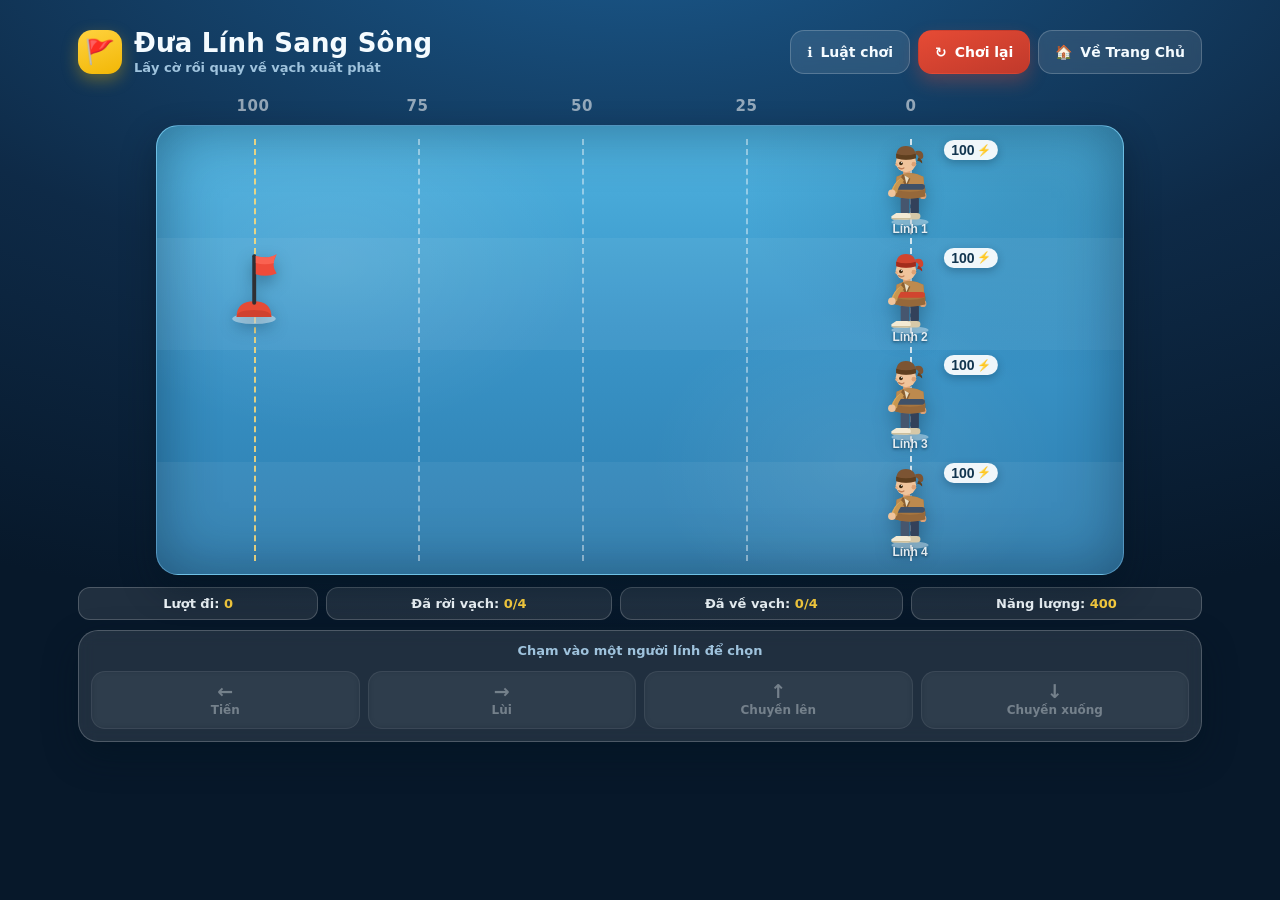
==== dua-linh-sang-song/index.html @ 0cd80c48 "Rename game to Đưa Lính Sang Sông, characters to Lính 1-4 - Tên trò chơi, tiêu đề trang, thẻ ô trên " ====
<!doctype html>
<html lang="vi">
<head>
<meta charset="utf-8">
<meta name="viewport" content="width=device-width,initial-scale=1,viewport-fit=cover">
<title>Đưa Lính Sang Sông — Thăng Long 26</title>
<meta name="description" content="Trò chơi giải đố năng lượng: đưa một người lính đi lấy lá cờ rồi cả đội cùng quay về vạch xuất phát.">
<link rel="icon" href="data:image/svg+xml,%3Csvg xmlns='http://www.w3.org/2000/svg' viewBox='0 0 100 100'%3E%3Ctext y='.9em' font-size='90'%3E%F0%9F%9A%A9%3C/text%3E%3C/svg%3E">
<link rel="stylesheet" href="../assets/shell.css">
<style>
/* ===================== Ruler (0 · 25 · 50 · 75 · 100) ===================== */
/* Trên màn hình rộng, kích thước bảng do CHIỀU CAO quyết định để hàng nút
   điều khiển luôn nằm trong màn hình, không phải cuộn xuống mới thấy. */
.stage{position:relative;width:100%;margin:0 auto}

.ruler{
  position:relative;
  height:24px;
  margin-bottom:4px;
}
.ruler span{
  position:absolute;
  top:0;
  left:var(--cx);
  transform:translateX(-50%);
  font-size:clamp(11px,2.4vw,15px);
  font-weight:900;
  color:rgba(255,255,255,.55);
  letter-spacing:.5px;
}

/* ===================== Board ===================== */
.board{
  position:relative;
  width:100%;
  aspect-ratio:2.15/1;
  border-radius:22px;
  overflow:hidden;
  border:1px solid rgba(255,255,255,.18);
  box-shadow:var(--shadow), inset 0 0 60px rgba(3,25,45,.45);
  background:linear-gradient(180deg,#4fb3e0 0%,#3a95c8 45%,#2c7cae 100%);
  touch-action:manipulation;
  container-type:size;
}
.board::before{
  content:"";
  position:absolute;inset:0;
  background:
    radial-gradient(38% 55% at 18% 30%,rgba(255,255,255,.10),transparent 70%),
    radial-gradient(30% 50% at 72% 75%,rgba(255,255,255,.08),transparent 70%),
    radial-gradient(45% 60% at 92% 15%,rgba(0,50,80,.16),transparent 70%);
  pointer-events:none;
}

.lane{
  position:absolute;
  left:0;right:0;
  height:25%;
  top:calc(var(--i) * 25%);
  pointer-events:none;
}
.lane.alt{background:rgba(255,255,255,.05)}

.gline{
  position:absolute;
  top:3%;bottom:3%;
  left:var(--cx);
  width:0;
  border-left:2px dashed rgba(255,255,255,.42);
  pointer-events:none;
}
.gline.start{border-left-color:rgba(255,255,255,.78)}
.gline.finish{border-left-color:rgba(255,220,120,.85)}

/* ===================== Flag on buoy ===================== */
.buoy{
  position:absolute;
  left:var(--cx);
  top:var(--cy);
  width:clamp(32px,6.5vw,54px);
  width:clamp(24px,13cqh,54px);
  transform:translate(-50%,-58%);
  pointer-events:none;
  transition:opacity .32s ease, transform .32s ease;
  z-index:2;
}
.buoy svg{display:block;width:100%;height:auto;filter:drop-shadow(0 6px 8px rgba(0,30,50,.35))}
.pennant{animation:wave 2.4s ease-in-out infinite;transform-origin:left center}
@keyframes wave{0%,100%{transform:skewY(0deg) scaleX(1)}50%{transform:skewY(-5deg) scaleX(.93)}}
.buoy.gone{opacity:0;transform:translate(-50%,-58%) scale(.35)}

/* ===================== Duck ===================== */
.duck{
  position:absolute;
  left:var(--cx);
  top:var(--cy);
  width:clamp(30px,7vw,64px);
  width:clamp(28px,13cqh,68px);
  padding:0;margin:0;border:0;background:none;
  transform:translate(-50%,-50%);
  cursor:pointer;
  z-index:3;
  transition:left .46s cubic-bezier(.33,1.02,.42,1), transform .2s ease;
  -webkit-tap-highlight-color:transparent;
}
.duck:focus-visible{outline:none}
.duck:focus-visible .duck-body{outline:3px solid #fff;outline-offset:4px;border-radius:40%}

/* .duck-body giữ hiệu ứng bồng bềnh / bơi, .duck-art giữ hướng quay đầu.
   Tách hai lớp để transform lật ngang không bị animation ghi đè. */
.duck-body{
  position:relative;
  display:block;
  animation:float 3.4s ease-in-out infinite;
  animation-delay:var(--d);
}
@keyframes float{0%,100%{transform:translateY(0) rotate(-1.2deg)}50%{transform:translateY(-5%) rotate(1.2deg)}}

.duck-art{
  position:relative;
  display:block;
  transform:scaleX(var(--face,1));
  transition:transform .34s cubic-bezier(.4,0,.2,1);
}
.duck-art svg{display:block;width:100%;height:auto;filter:drop-shadow(0 7px 9px rgba(0,30,50,.32))}

.duck:hover{transform:translate(-50%,-50%) scale(1.06)}
.duck.moving .duck-body{animation:paddle .46s ease-in-out}
@keyframes paddle{
  0%{transform:translateY(0) rotate(0)}
  30%{transform:translateY(-12%) rotate(-7deg)}
  70%{transform:translateY(-4%) rotate(5deg)}
  100%{transform:translateY(0) rotate(0)}
}

.ring{
  position:absolute;
  left:50%;top:50%;
  width:134%;height:97%;
  transform:translate(-50%,-50%);
  border-radius:50%;
  border:3px solid var(--accent);
  box-shadow:0 0 0 5px rgba(255,210,63,.20), 0 0 22px rgba(255,210,63,.55);
  opacity:0;
  transition:opacity .2s ease;
  pointer-events:none;
}
.duck.sel .ring{opacity:1;animation:ringpulse 1.6s ease-in-out infinite}
@keyframes ringpulse{
  0%,100%{transform:translate(-50%,-50%) scale(1)}
  50%{transform:translate(-50%,-50%) scale(1.08)}
}

.duck.empty .duck-body svg{filter:drop-shadow(0 7px 9px rgba(0,30,50,.32)) saturate(.4) brightness(.82)}

/* energy badge */
.badge{
  position:absolute;
  left:calc(100% + 5px);
  top:-2px;
  display:flex;
  align-items:center;
  gap:2px;
  background:rgba(255,255,255,.92);
  color:#12354f;
  border-radius:999px;
  padding:3px 7px;
  font-size:clamp(10px,2vw,14px);
  font-size:clamp(9px,3.7cqh,14px);
  font-weight:900;
  line-height:1;
  white-space:nowrap;
  box-shadow:0 3px 8px rgba(0,30,50,.28);
  transition:background .2s ease, color .2s ease;
}
.badge .bolt{font-style:normal;font-size:.8em}
.badge.low{background:#ffd9d3;color:#9e2b1a}
.badge.zero{background:#5d6b76;color:#e6eef4}
.badge.bump{animation:bump .4s cubic-bezier(.3,1.4,.5,1)}
@keyframes bump{0%{transform:scale(1)}40%{transform:scale(1.34)}100%{transform:scale(1)}}

/* Dấu tiến độ: ↗ = đã rời vạch nhưng chưa về, ✓ = đã về vạch xuất phát */
.left-tick{
  position:absolute;
  left:-15px;top:-1px;
  width:17px;height:17px;
  border-radius:50%;
  background:#f0932b;
  color:#fff;
  font-size:11px;
  font-weight:900;
  display:grid;place-items:center;
  box-shadow:0 2px 6px rgba(0,40,20,.35);
  opacity:0;
  transform:scale(.4);
  transition:opacity .25s ease, transform .3s cubic-bezier(.3,1.5,.5,1), background .25s ease;
}
.duck.hasleft .left-tick{opacity:1;transform:scale(1)}
.duck.done .left-tick{background:var(--green)}

/* flag carried in the beak */
.held{
  position:absolute;
  left:-15.6%;
  top:-7.4%;
  width:72%;
  opacity:0;
  transform:scale(.25) rotate(-30deg);
  transform-origin:bottom right;
  transition:opacity .3s ease, transform .45s cubic-bezier(.3,1.4,.5,1);
  pointer-events:none;
}
.duck.carry .held{opacity:1;transform:none}
.held svg{width:100%;height:auto}

.tag{
  position:absolute;
  left:50%;
  top:calc(100% - 4px);
  transform:translateX(-50%);
  font-size:clamp(9px,1.8vw,12px);
  font-size:clamp(8px,3cqh,12px);
  font-weight:800;
  color:rgba(255,255,255,.88);
  text-shadow:0 1px 3px rgba(0,30,50,.7);
  white-space:nowrap;
  pointer-events:none;
}

/* ===================== FX layer ===================== */
.fx{position:absolute;inset:0;pointer-events:none;z-index:5;overflow:hidden}
.chip{
  position:absolute;
  transform:translate(-50%,-50%);
  background:var(--accent);
  color:#3a2a05;
  font-weight:900;
  font-size:clamp(11px,2.2vw,15px);
  font-size:clamp(10px,3.5cqh,15px);
  padding:4px 9px;
  border-radius:999px;
  box-shadow:0 4px 12px rgba(0,30,50,.35);
  transition:left .5s ease, top .5s cubic-bezier(.4,0,.3,1), opacity .5s ease;
}
.ripple-fx{
  position:absolute;
  transform:translate(-50%,-50%);
  width:40px;height:13px;
  border:2px solid rgba(255,255,255,.75);
  border-radius:50%;
  animation:rip .75s ease-out forwards;
}
@keyframes rip{to{transform:translate(-50%,-50%) scale(2.8);opacity:0}}
.spark{
  position:absolute;
  width:8px;height:8px;border-radius:50%;
  background:#fff8d2;
  transform:translate(-50%,-50%);
  animation:spk .75s ease-out forwards;
}
@keyframes spk{to{transform:translate(calc(-50% + var(--dx)),calc(-50% + var(--dy))) scale(0);opacity:0}}

/* ===================== HUD + action bar ===================== */
.hud{
  display:flex;
  align-items:center;
  gap:8px;
  flex-wrap:wrap;
  margin:12px 0 10px;
  font-size:13px;
  font-weight:800;
}
.hud .stat{
  background:var(--glass);
  border:1px solid var(--glass-line);
  border-radius:12px;
  padding:8px 12px;
  color:var(--paper);
  flex:1 1 auto;
  text-align:center;
}
.hud .stat b{color:var(--accent)}
.hud .k-short{display:none}

.actionbar{
  padding:12px;
  display:flex;
  flex-direction:column;
  gap:10px;
}
.actionbar .who{
  font-size:13px;
  font-weight:800;
  color:var(--muted);
  text-align:center;
  min-height:18px;
}
.actionbar .who b{color:var(--accent)}
.act-grid{
  display:grid;
  grid-template-columns:repeat(4,1fr);
  gap:8px;
}
@media (max-width:520px){
  .act-grid{grid-template-columns:repeat(2,1fr)}
}
.act{
  flex-direction:column;
  gap:3px;
  min-height:58px;
  padding:8px 6px;
  font-size:12px;
  text-align:center;
  line-height:1.15;
}
.act .ico{font-size:19px;line-height:1}

/* ===================== Win / confetti ===================== */
.confetti{position:fixed;inset:0;pointer-events:none;z-index:85;overflow:hidden}
.cf{position:absolute;width:9px;height:14px;border-radius:2px;animation:fall linear forwards}
@keyframes fall{
  0%{transform:translateY(-30px) rotate(0);opacity:1}
  100%{transform:translateY(105vh) rotate(720deg);opacity:.9}
}
.trophy{font-size:52px;line-height:1;animation:pop .6s cubic-bezier(.3,1.5,.5,1) both}
@keyframes pop{from{transform:scale(.3) rotate(-20deg);opacity:0}to{transform:none;opacity:1}}

.rules-list{text-align:left;margin:14px 0 0;padding-left:20px;color:#d5e9f7;font-size:14px;line-height:1.7}
.rules-list li{margin-bottom:5px}
.rules-list b{color:var(--accent)}
.rules-note{text-align:left;margin:12px 0 0;font-size:13px;line-height:1.6;color:#a9c8de;border-left:3px solid rgba(255,210,63,.5);padding-left:11px}
.rules-note b{color:var(--accent)}

@media (max-width:700px){
  .board{aspect-ratio:1.5/1}
  .tag{display:none}

  /* Gọn phần đầu trang để hàng nút điều khiển không bị đẩy xuống dưới màn hình */
  .topbar .lbl{display:none}
  .topbar .btn{padding:0 13px}
  .brand-text p{display:none}
  .hud .stat.moves{display:none}
  .hud .stat{padding:7px 8px;font-size:12px}
  /* Rút gọn nhãn để 3 ô thống kê nằm gọn trên một hàng */
  .hud .k-long{display:none}
  .hud .k-short{display:inline}
}

/* Màn hình rộng: giới hạn bảng theo chiều cao khung nhìn */
@media (min-width:701px){
  .stage{width:min(100%, calc(min(50vh,46vw) * 2.15))}
}
/* Khung nhìn thấp: thu gọn thêm để vẫn đủ chỗ cho hàng nút */
@media (min-width:701px) and (max-height:700px){
  .stage{width:min(100%, calc(min(44vh,46vw) * 2.15))}
  .wrap{padding-top:12px;padding-bottom:12px}
  .hud{margin:8px 0}
  .topbar{margin-bottom:10px}
}
</style>
</head>
<body>
<div class="wrap">

  <header class="topbar">
    <div class="brand">
      <div class="brand-mark">🚩</div>
      <div class="brand-text">
        <h1>Đưa Lính Sang Sông</h1>
        <p>Lấy cờ rồi quay về vạch xuất phát</p>
      </div>
    </div>
    <div class="actions">
      <button class="btn" id="btnRules" type="button" aria-label="Luật chơi"><span class="ico">ℹ️</span><span class="lbl">Luật chơi</span></button>
      <button class="btn btn-danger" id="btnReset" type="button" aria-label="Chơi lại"><span class="ico">↻</span><span class="lbl">Chơi lại</span></button>
      <a class="btn" href="../index.html" aria-label="Về Trang Chủ"><span class="ico">🏠</span><span class="lbl">Về Trang Chủ</span></a>
    </div>
  </header>

  <div class="stage">
    <div class="ruler" id="ruler" aria-hidden="true"></div>
    <div class="board" id="board">
      <div class="fx" id="fx"></div>
    </div>
  </div>

  <div class="hud">
    <div class="stat moves"><span class="k-long">Lượt đi</span><span class="k-short">Lượt</span>: <b id="statMoves">0</b></div>
    <div class="stat"><span class="k-long">Đã rời vạch</span><span class="k-short">Rời vạch</span>: <b id="statLeft">0/4</b></div>
    <div class="stat"><span class="k-long">Đã về vạch</span><span class="k-short">Về vạch</span>: <b id="statHome">0/4</b></div>
    <div class="stat energy"><span class="k-long">Năng lượng</span><span class="k-short">NL</span>: <b id="statEnergy">400</b></div>
  </div>

  <div class="panel actionbar">
    <div class="who" id="who">Chạm vào một người lính để chọn</div>
    <div class="act-grid">
      <button class="btn act" id="actFwd" type="button" aria-label="Tiến một vạch"><span class="ico">←</span><span>Tiến</span></button>
      <button class="btn act" id="actBack" type="button" aria-label="Lùi một vạch"><span class="ico">→</span><span>Lùi</span></button>
      <button class="btn act" id="actUp" type="button" aria-label="Chuyền 25 năng lượng cho người lính phía trên"><span class="ico">↑</span><span>Chuyền lên</span></button>
      <button class="btn act" id="actDown" type="button" aria-label="Chuyền 25 năng lượng cho người lính phía dưới"><span class="ico">↓</span><span>Chuyền xuống</span></button>
    </div>
  </div>

</div>

<div class="toast-host" id="toasts" aria-live="polite"></div>

<div class="modal-back" id="winBack" role="dialog" aria-modal="true" aria-labelledby="winTitle">
  <div class="modal">
    <div class="trophy">🏆</div>
    <h2 id="winTitle">Chúc mừng!</h2>
    <p>Cả bốn người lính đều đã rời vạch xuất phát, lá cờ 🚩 đã được mang về, và tất cả đã quay lại vạch xuất phát an toàn.</p>
    <p id="winStats" style="color:var(--accent);font-weight:800"></p>
    <div class="modal-actions">
      <button class="btn btn-primary" id="winReplay" type="button">↻ Chơi lại</button>
      <a class="btn" href="../index.html">🏠 Về Trang Chủ</a>
    </div>
  </div>
</div>

<div class="modal-back" id="stuckBack" role="dialog" aria-modal="true" aria-labelledby="stuckTitle">
  <div class="modal">
    <div class="trophy">😵</div>
    <h2 id="stuckTitle">Hết năng lượng rồi!</h2>
    <p>Không người lính nào còn đủ 25 năng lượng để đi tiếp hay chuyền. Thử lại với cách chia năng lượng khác nhé!</p>
    <div class="modal-actions">
      <button class="btn btn-primary" id="stuckReplay" type="button">↻ Chơi lại</button>
      <a class="btn" href="../index.html">🏠 Về Trang Chủ</a>
    </div>
  </div>
</div>

<div class="modal-back" id="rulesBack" role="dialog" aria-modal="true" aria-labelledby="rulesTitle">
  <div class="modal">
    <h2 id="rulesTitle">Luật chơi</h2>
    <ol class="rules-list">
      <li><b>Giành cờ và quay trở về.</b></li>
      <li>Tất cả người lính cần <b>rời khỏi vạch xuất phát ít nhất 1 lần</b>.</li>
      <li>Tất cả người lính cần <b>trở về vạch xuất phát</b> khi đã lấy được cờ.</li>
      <li>Mỗi lần di chuyển mất <b>25 năng lượng</b>.</li>
      <li>Có thể <b>chuyển năng lượng</b> cho nhau, mỗi lần <b>25 năng lượng</b>.</li>
      <li>Người lính đã <b>đầy năng lượng</b> sẽ không thể nhận thêm.</li>
    </ol>
    <p class="rules-note">
      Lưu ý: chỉ chuyền được cho người lính ngay <b>trên</b> hoặc ngay <b>dưới</b> mình,
      và <b>cả hai phải đang đứng cùng một vạch</b>. Chỉ người lính ở đúng hàng của lá cờ
      mới giành được cờ.
    </p>
    <div class="modal-actions">
      <button class="btn btn-primary" id="rulesClose" type="button">Đã hiểu</button>
    </div>
  </div>
</div>

<script>
(function () {
  "use strict";

  /* ===================== Hằng số ===================== */
  var ROWS = 4;          // 4 hàng lính
  var COLS = 5;          // vạch 0 (xuất phát) .. vạch 4 (có cờ)
  var COST = 25;         // mỗi bước đi tốn 25
  var MAX  = 100;        // trần năng lượng
  var FLAG_ROW = 1;      // hàng thứ 2 tính từ trên xuống
  var FLAG_COL = COLS - 1;
  var MOVE_MS = 470;     // khớp với transition của .duck

  var NAMES = ["Lính 1", "Lính 2", "Lính 3", "Lính 4"];

  // Toạ độ theo % của bảng. Vạch 0 ở bên phải, vạch 4 ở bên trái.
  function colX(c) { return 78 - c * 17; }
  function rowY(r) { return 13 + r * 24; }

  /* ===================== Đồ hoạ ===================== */
  // Người lính thời phong kiến: khăn vải quấn đầu, áo vải, thắt lưng, giày vải.
  // Mặt quay sang TRÁI (hướng tiến tới cờ); lật ngang bằng scaleX khi lùi.
  function soldierSVG(isFlagRow) {
    var wrap  = isFlagRow ? "#d1452f" : "#7c5433";   // khăn vải
    var wrapD = isFlagRow ? "#a32d1c" : "#5f3f1f";
    var sash  = isFlagRow ? "#d1452f" : "#3f5168";   // thắt lưng
    return "" +
      '<svg viewBox="0 0 72 104" xmlns="http://www.w3.org/2000/svg">' +
        /* gợn nước dưới chân */
        '<ellipse cx="36" cy="99" rx="23" ry="4.6" fill="#ffffff" opacity=".38"/>' +
        /* chân sau + giày vải */
        '<rect x="36.5" y="66" width="10.5" height="25" rx="5" fill="#33415a"/>' +
        '<path d="M31 88 h13.5 q4.4 0 4.4 4 t-4.4 4 H28.2 q-3.8 0 -3.2 -4 z" fill="#d6c8a8"/>' +
        /* tay sau */
        '<path d="M47.5 44 q8.4 8.5 7.6 18.8 l-6.8 0.5 q0.6 -9 -5.4 -15.6 z" fill="#8f6234"/>' +
        '<circle cx="52" cy="66.5" r="4.2" fill="#dda275"/>' +
        /* chân trước + giày vải */
        '<rect x="24.5" y="66" width="10.5" height="25" rx="5" fill="#46566e"/>' +
        '<path d="M19 88 h13.5 q4.4 0 4.4 4 t-4.4 4 H16.2 q-3.8 0 -3.2 -4 z" fill="#f4ead4"/>' +
        '<path d="M12.9 94 h24 q0 2 -3.8 2 H16.2 q-3.4 0 -3.3 -2 z" fill="#cdbf9c"/>' +
        /* cổ */
        '<rect x="27.5" y="33" width="8.5" height="11" fill="#dda275"/>' +
        /* áo vải */
        '<path d="M19.5 43 q16.5 -9 33 0 l2.4 24 q-19 5.6 -37.8 0 z" fill="#a8763f"/>' +
        '<path d="M19.5 43 q16.5 -9 33 0 l1 11 q-17.5 4.6 -35 0 z" fill="#bd8a4e"/>' +
        /* cổ áo giao lĩnh */
        '<path d="M27 40 l9.4 5.4 l-5 11.6 l-6.6 -13 z" fill="#8a5f31"/>' +
        '<path d="M29 41.2 l5.8 3.3 l-3.3 7.5 z" fill="#eaddc2"/>' +
        /* thắt lưng + vạt áo dưới */
        '<rect x="17.6" y="52" width="36.8" height="7" rx="3.5" fill="' + sash + '"/>' +
        '<path d="M18 59 q18 5.2 36 0 l0.9 8 q-19 5.6 -37.8 0 z" fill="#96683a"/>' +
        /* tay trước */
        '<path d="M25.5 44 q-11 7.6 -12.4 17.8 l6.8 1.5 q1.3 -8.8 8.6 -15.4 z" fill="#c9974f"/>' +
        '<path d="M25.5 44 q-11 7.6 -12.4 17.8 l1.7 0.4 q1 -9.4 9.2 -16.4 z" fill="#d9a95f"/>' +
        '<circle cx="13.6" cy="63.4" r="4.7" fill="#f0c49b"/>' +
        /* nút khăn sau gáy */
        '<path d="M42.5 11.5 q8.6 -2.2 9.8 4.4 q1.2 6.6 -6.6 5.4 q2.8 -4.6 -3.2 -6.2 z" fill="' + wrap + '"/>' +
        '<path d="M46.6 19.5 q5.2 2.6 4.4 7.2 q-2.6 -3.2 -6.2 -3.4 z" fill="' + wrapD + '"/>' +
        /* đầu */
        '<circle cx="31" cy="25" r="12.6" fill="#f0c49b"/>' +
        '<circle cx="40.8" cy="27.5" r="2.9" fill="#dda275"/>' +
        '<path d="M19.6 25.4 q-3.6 2.2 -0.5 4.3 q1.7 0.4 2.5 -0.7 z" fill="#e8b083"/>' +
        '<circle cx="24.8" cy="26.4" r="2.3" fill="#3a2a12"/>' +
        '<circle cx="25.7" cy="25.5" r="0.8" fill="#ffffff"/>' +
        '<path d="M22 31.8 q3.4 2.4 6.4 0.4" stroke="#c07f57" stroke-width="1.7" fill="none" stroke-linecap="round"/>' +
        /* khăn vải quấn đầu */
        '<path d="M18.8 20 q-0.4 -15 12.2 -15 q12.6 0 12.2 15 q-12.2 3.6 -24.4 0 z" fill="' + wrap + '"/>' +
        '<path d="M18.9 14.6 q12.1 4 24.2 0 l0.3 5.6 q-12.2 3.8 -24.4 0 z" fill="' + wrapD + '"/>' +
      '</svg>';
  }

  function flagSVG() {
    return '' +
      '<svg viewBox="0 0 62 92" xmlns="http://www.w3.org/2000/svg">' +
        '<ellipse cx="31" cy="84" rx="25" ry="6" fill="#ffffff" opacity=".42"/>' +
        '<path d="M11 82 q0 -18 20 -18 q20 0 20 18 z" fill="#e64b35"/>' +
        '<path d="M11 82 q0 -8 20 -8 q20 0 20 8 z" fill="#c0392b" opacity=".55"/>' +
        '<rect x="29" y="10" width="4.5" height="58" rx="2.2" fill="#2f2f33"/>' +
        '<g class="pennant">' +
          '<path d="M33 12 q15 4 24 -2 q-7 13 0 22 q-11 5 -24 1 z" fill="#ef4b3a"/>' +
          '<path d="M33 12 q15 4 24 -2 q-4 7 -3 10 q-11 3 -21 0 z" fill="#ff6d5c" opacity=".7"/>' +
        '</g>' +
      '</svg>';
  }

  function heldFlagSVG() {
    return '' +
      '<svg viewBox="0 0 44 62" xmlns="http://www.w3.org/2000/svg">' +
        '<rect x="19" y="4" width="4" height="56" rx="2" fill="#2f2f33"/>' +
        '<g class="pennant">' +
          '<path d="M23 6 q14 4 21 -2 q-6 12 0 20 q-10 4 -21 1 z" fill="#ef4b3a"/>' +
        '</g>' +
      '</svg>';
  }

  /* ===================== Trạng thái ===================== */
  var state, els = {}, ducksEl = [], busy = false;

  function newState() {
    var ducks = [];
    for (var r = 0; r < ROWS; r++) {
      // face: 1 = quay đầu sang trái (hướng tiến tới cờ), -1 = quay đầu sang phải (hướng lùi)
      ducks.push({ row: r, col: 0, energy: MAX, hasFlag: false, hasLeft: false, face: 1 });
    }
    return { ducks: ducks, flagTaken: false, selected: null, moves: 0, won: false };
  }

  /* ===================== Luật chơi (thuần, dễ kiểm thử) ===================== */
  // dir: -1 = tiến (về phía cờ, col tăng), +1 = lùi (col giảm)  -> dùng step
  function canMove(d, step) {
    if (state.won) return { ok: false, why: "Ván chơi đã kết thúc." };
    var t = d.col + step;
    if (t > COLS - 1) return { ok: false, why: NAMES[d.row] + " đã ở vạch cuối rồi!" };
    if (t < 0)        return { ok: false, why: NAMES[d.row] + " đang ở vạch xuất phát rồi!" };
    if (d.energy < COST) return { ok: false, why: NAMES[d.row] + " không đủ 25 năng lượng để đi." };
    return { ok: true };
  }

  function canTransfer(d, dr) {
    if (state.won) return { ok: false, why: "Ván chơi đã kết thúc." };
    var r = d.row + dr;
    if (r < 0 || r > ROWS - 1) return { ok: false, why: "Không có người lính nào ở hướng này." };
    var o = state.ducks[r];
    if (o.col !== d.col) return { ok: false, why: "Phải đứng cùng một vạch mới chuyền được năng lượng." };
    if (d.energy < COST) return { ok: false, why: NAMES[d.row] + " không đủ 25 năng lượng để chuyền." };
    if (o.energy >= MAX) return { ok: false, why: NAMES[o.row] + " đã đầy 100 năng lượng, không nhận thêm được." };
    return { ok: true };
  }

  function leftCount() {
    var n = 0;
    for (var i = 0; i < ROWS; i++) if (state.ducks[i].hasLeft) n++;
    return n;
  }

  // Số lính đã quay về vạch xuất phát (và đã từng rời vạch ít nhất một lần).
  function homeCount() {
    var n = 0;
    for (var i = 0; i < ROWS; i++) if (state.ducks[i].hasLeft && state.ducks[i].col === 0) n++;
    return n;
  }

  function totalEnergy() {
    var t = 0;
    for (var i = 0; i < ROWS; i++) t += state.ducks[i].energy;
    return t;
  }

  function isStuck() {
    for (var i = 0; i < ROWS; i++) if (state.ducks[i].energy >= COST) return false;
    return true;
  }

  /* ===================== Dựng bảng ===================== */
  function build() {
    var board = els.board, ruler = els.ruler, i;

    // dọn sạch (giữ lại lớp fx)
    var keep = els.fx;
    board.innerHTML = "";
    board.appendChild(keep);
    keep.innerHTML = "";
    ruler.innerHTML = "";

    // làn nước
    for (i = 0; i < ROWS; i++) {
      var lane = document.createElement("div");
      lane.className = "lane" + (i % 2 ? " alt" : "");
      lane.style.setProperty("--i", i);
      board.insertBefore(lane, keep);
    }

    // vạch dọc + số trên thước
    for (i = 0; i < COLS; i++) {
      var g = document.createElement("div");
      g.className = "gline" + (i === 0 ? " start" : "") + (i === COLS - 1 ? " finish" : "");
      g.style.setProperty("--cx", colX(i) + "%");
      board.insertBefore(g, keep);

      var lab = document.createElement("span");
      lab.style.setProperty("--cx", colX(i) + "%");
      lab.textContent = String(i * 25);
      ruler.appendChild(lab);
    }

    // phao cờ
    els.buoy = document.createElement("div");
    els.buoy.className = "buoy";
    els.buoy.style.setProperty("--cx", colX(FLAG_COL) + "%");
    els.buoy.style.setProperty("--cy", rowY(FLAG_ROW) + "%");
    els.buoy.innerHTML = flagSVG();
    board.insertBefore(els.buoy, keep);

    // lính
    ducksEl = [];
    for (i = 0; i < ROWS; i++) {
      var b = document.createElement("button");
      b.className = "duck";
      b.type = "button";
      b.dataset.row = i;
      b.style.setProperty("--cy", rowY(i) + "%");
      b.innerHTML =
        '<span class="ring"></span>' +
        '<span class="duck-body" style="--d:' + (i * 0.35) + 's">' +
          '<span class="duck-art">' +
            soldierSVG(i === FLAG_ROW) +
            '<span class="held">' + heldFlagSVG() + '</span>' +
          '</span>' +
        '</span>' +
        '<span class="badge"><span class="val">100</span><i class="bolt">⚡</i></span>' +
        '<span class="left-tick">✓</span>' +
        '<span class="tag">' + NAMES[i] + '</span>';
      b.addEventListener("click", onDuckClick);
      board.insertBefore(b, keep);
      ducksEl.push(b);
    }
  }

  /* ===================== Vẽ lại ===================== */
  function render() {
    for (var i = 0; i < ROWS; i++) {
      var d = state.ducks[i], el = ducksEl[i];
      var done = d.hasLeft && d.col === 0;
      el.style.setProperty("--cx", colX(d.col) + "%");
      el.style.setProperty("--face", d.face);
      el.classList.toggle("sel", state.selected === i);
      el.classList.toggle("carry", d.hasFlag);
      el.classList.toggle("hasleft", d.hasLeft);
      el.classList.toggle("done", done);
      el.classList.toggle("empty", d.energy === 0);
      el.querySelector(".left-tick").textContent = done ? "✓" : "↗";
      el.setAttribute("aria-label",
        NAMES[i] + ", vạch " + d.col + ", " + d.energy + " năng lượng" +
        (d.hasFlag ? ", đang giữ cờ" : "") +
        (done ? ", đã về vạch xuất phát" : d.hasLeft ? ", đã rời vạch xuất phát" : ""));

      var badge = el.querySelector(".badge");
      var val = el.querySelector(".val");
      if (val.textContent !== String(d.energy)) {
        val.textContent = d.energy;
        badge.classList.remove("bump");
        void badge.offsetWidth;
        badge.classList.add("bump");
      }
      badge.classList.toggle("low", d.energy > 0 && d.energy <= COST);
      badge.classList.toggle("zero", d.energy === 0);
    }

    els.buoy.classList.toggle("gone", state.flagTaken);

    els.statMoves.textContent = state.moves;
    els.statLeft.textContent = leftCount() + "/" + ROWS;
    els.statHome.textContent = homeCount() + "/" + ROWS;
    els.statEnergy.textContent = totalEnergy();

    renderActions();
  }

  function renderActions() {
    var s = state.selected;
    if (s === null) {
      els.who.textContent = "Chạm vào một người lính để chọn";
      setAct(els.actFwd, false); setAct(els.actBack, false);
      setAct(els.actUp, false);  setAct(els.actDown, false);
      return;
    }
    var d = state.ducks[s];
    els.who.innerHTML = "Đang chọn: <b>" + NAMES[s] + "</b> · vạch " + d.col + " · " + d.energy + " ⚡" +
                        (d.hasFlag ? " · 🚩" : "");
    setAct(els.actFwd,  canMove(d, +1).ok);
    setAct(els.actBack, canMove(d, -1).ok);
    setAct(els.actUp,   canTransfer(d, -1).ok);
    setAct(els.actDown, canTransfer(d, +1).ok);
  }

  function setAct(btn, on) {
    btn.setAttribute("aria-disabled", on ? "false" : "true");
  }

  /* ===================== Hiệu ứng ===================== */
  function toast(msg, kind) {
    var t = document.createElement("div");
    t.className = "toast " + (kind || "");
    t.textContent = msg;
    els.toasts.appendChild(t);
    setTimeout(function () {
      t.classList.add("out");
      setTimeout(function () { if (t.parentNode) t.parentNode.removeChild(t); }, 320);
    }, 2100);
  }

  function ripple(col, row) {
    var r = document.createElement("div");
    r.className = "ripple-fx";
    r.style.left = colX(col) + "%";
    r.style.top = "calc(" + rowY(row) + "% + 14px)";
    els.fx.appendChild(r);
    setTimeout(function () { if (r.parentNode) r.parentNode.removeChild(r); }, 800);
  }

  function flyChip(col, fromRow, toRow) {
    var c = document.createElement("div");
    c.className = "chip";
    c.textContent = "25 ⚡";
    c.style.left = colX(col) + "%";
    c.style.top = rowY(fromRow) + "%";
    els.fx.appendChild(c);
    // ép trình duyệt tính layout trước khi đổi vị trí để transition chạy
    void c.offsetWidth;
    c.style.top = rowY(toRow) + "%";
    setTimeout(function () { c.style.opacity = "0"; }, 380);
    setTimeout(function () { if (c.parentNode) c.parentNode.removeChild(c); }, 950);
  }

  function sparkle(col, row) {
    for (var i = 0; i < 10; i++) {
      var s = document.createElement("div");
      s.className = "spark";
      var a = (Math.PI * 2 * i) / 10;
      s.style.left = colX(col) + "%";
      s.style.top = rowY(row) + "%";
      s.style.setProperty("--dx", Math.cos(a) * 42 + "px");
      s.style.setProperty("--dy", Math.sin(a) * 42 + "px");
      els.fx.appendChild(s);
      (function (node) {
        setTimeout(function () { if (node.parentNode) node.parentNode.removeChild(node); }, 800);
      })(s);
    }
  }

  function confetti() {
    var host = document.createElement("div");
    host.className = "confetti";
    var colors = ["#ffd23f", "#e64b35", "#2fbf71", "#4fb3e0", "#ffffff", "#ff9f1c"];
    for (var i = 0; i < 70; i++) {
      var p = document.createElement("div");
      p.className = "cf";
      p.style.left = Math.random() * 100 + "%";
      p.style.background = colors[i % colors.length];
      p.style.animationDuration = (2.2 + Math.random() * 1.8) + "s";
      p.style.animationDelay = (Math.random() * 0.7) + "s";
      host.appendChild(p);
    }
    document.body.appendChild(host);
    setTimeout(function () { if (host.parentNode) host.parentNode.removeChild(host); }, 5200);
  }

  /* ===================== Hành động ===================== */
  function onDuckClick(e) {
    if (busy) return;
    var row = Number(e.currentTarget.dataset.row);
    state.selected = (state.selected === row) ? null : row;
    render();
  }

  function tryMove(step) {
    if (busy || state.selected === null) return;
    var d = state.ducks[state.selected];
    var v = canMove(d, step);
    if (!v.ok) { toast(v.why, "bad"); return; }

    busy = true;
    d.energy -= COST;
    d.col += step;
    // Quay đầu theo hướng đi: tiến thì nhìn sang trái, lùi thì nhìn sang phải.
    d.face = step > 0 ? 1 : -1;
    if (d.col >= 1) d.hasLeft = true;
    state.moves++;

    ducksEl[d.row].classList.add("moving");
    ripple(d.col - step, d.row);
    render();

    setTimeout(function () {
      ducksEl[d.row].classList.remove("moving");
      ripple(d.col, d.row);

      // giành cờ
      if (!state.flagTaken && d.col === FLAG_COL && d.row === FLAG_ROW) {
        state.flagTaken = true;
        d.hasFlag = true;
        sparkle(FLAG_COL, FLAG_ROW);
        toast("Đã giành được lá cờ! 🚩 Giờ quay về vạch xuất phát nhé.", "good");
        render();
      }

      busy = false;
      afterAction(d);
    }, MOVE_MS);
  }

  function tryTransfer(dr) {
    if (busy || state.selected === null) return;
    var d = state.ducks[state.selected];
    var v = canTransfer(d, dr);
    if (!v.ok) { toast(v.why, "bad"); return; }

    var o = state.ducks[d.row + dr];
    busy = true;
    d.energy -= COST;
    o.energy += COST;
    flyChip(d.col, d.row, o.row);
    render();

    setTimeout(function () {
      busy = false;
      afterAction(d);
    }, 520);
  }

  function carrier() {
    for (var i = 0; i < ROWS; i++) if (state.ducks[i].hasFlag) return state.ducks[i];
    return null;
  }

  function afterAction(d) {
    // Thắng? Phải xét người lính đang giữ cờ, không chỉ chú vừa hành động —
    // người chơi có thể mang cờ về trước rồi mới đưa nốt các chú khác về.
    var c = carrier();
    if (!state.won && c && c.col === 0 && leftCount() === ROWS && homeCount() === ROWS) {
      state.won = true;
      state.selected = null;
      render();
      confetti();
      els.winStats.textContent = "Hoàn thành trong " + state.moves + " lượt đi · còn " + totalEnergy() + " ⚡";
      openModal(els.winBack);
      return;
    }
    // Nhắc việc còn thiếu, chỉ khi chính chú giữ cờ vừa về tới vạch xuất phát.
    if (!state.won && c && c.col === 0 && d === c) {
      if (leftCount() < ROWS) {
        toast("Đã mang cờ về, nhưng vẫn còn lính chưa rời vạch xuất phát!", "bad");
      } else if (homeCount() < ROWS) {
        toast("Đã có cờ! Giờ đưa nốt những người lính còn lại về vạch xuất phát.", "bad");
      }
    }
    if (!state.won && isStuck()) {
      state.selected = null;
      render();
      openModal(els.stuckBack);
    }
  }

  /* ===================== Modal ===================== */
  function openModal(m) { m.classList.add("show"); }
  function closeModal(m) { m.classList.remove("show"); }

  function reset() {
    state = newState();
    busy = false;
    closeModal(els.winBack);
    closeModal(els.stuckBack);
    build();
    render();
    toast("Ván mới bắt đầu! 🚩", "good");
  }

  /* ===================== Khởi động ===================== */
  function init() {
    ["board", "ruler", "fx", "toasts", "who",
     "statMoves", "statLeft", "statHome", "statEnergy",
     "actFwd", "actBack", "actUp", "actDown",
     "btnReset", "btnRules", "winBack", "stuckBack", "rulesBack",
     "winReplay", "stuckReplay", "rulesClose", "winStats"].forEach(function (id) {
      els[id] = document.getElementById(id);
    });

    els.actFwd.addEventListener("click", function () { tryMove(+1); });
    els.actBack.addEventListener("click", function () { tryMove(-1); });
    els.actUp.addEventListener("click", function () { tryTransfer(-1); });
    els.actDown.addEventListener("click", function () { tryTransfer(+1); });

    els.btnReset.addEventListener("click", reset);
    els.winReplay.addEventListener("click", reset);
    els.stuckReplay.addEventListener("click", reset);
    els.btnRules.addEventListener("click", function () { openModal(els.rulesBack); });
    els.rulesClose.addEventListener("click", function () { closeModal(els.rulesBack); });
    els.rulesBack.addEventListener("click", function (e) {
      if (e.target === els.rulesBack) closeModal(els.rulesBack);
    });

    // phím tắt trên máy tính
    document.addEventListener("keydown", function (e) {
      if (e.key === "Escape") { closeModal(els.rulesBack); return; }
      if (state.selected === null) {
        if (e.key >= "1" && e.key <= "4") { state.selected = Number(e.key) - 1; render(); }
        return;
      }
      if (e.key === "ArrowLeft")  { e.preventDefault(); tryMove(+1); }
      else if (e.key === "ArrowRight") { e.preventDefault(); tryMove(-1); }
      else if (e.key === "ArrowUp")    { e.preventDefault(); tryTransfer(-1); }
      else if (e.key === "ArrowDown")  { e.preventDefault(); tryTransfer(+1); }
      else if (e.key >= "1" && e.key <= "4") { state.selected = Number(e.key) - 1; render(); }
    });

    state = newState();
    build();
    render();

    // cho phép kiểm thử tự động
    window.__game = {
      get state() { return state; },
      get busy() { return busy; },
      select: function (r) { state.selected = r; render(); },
      move: tryMove,
      transfer: tryTransfer,
      reset: reset,
      canMove: canMove,
      canTransfer: canTransfer
    };
  }

  if (document.readyState === "loading") {
    document.addEventListener("DOMContentLoaded", init);
  } else {
    init();
  }
})();
</script>
</body>
</html>
---- assets/shell.css ----
/* ==========================================================================
   Thăng Long 26 — shared shell
   Dùng chung cho trang chủ và tất cả các trò chơi.
   ========================================================================== */

:root{
  --bg-top:#1b5b8f;
  --bg-mid:#0e2a47;
  --bg-bot:#07182a;

  --paper:#f4fbff;
  --muted:#9fc3dd;
  --ink:#0d2436;

  --accent:#ffd23f;
  --accent-d:#f2b705;
  --red:#e64b35;
  --red-d:#c0392b;
  --green:#2fbf71;

  --glass:rgba(255,255,255,.10);
  --glass-line:rgba(255,255,255,.20);

  --radius:20px;
  --shadow:0 14px 34px rgba(3,18,32,.42);
  --font:"Nunito","Segoe UI",system-ui,-apple-system,"Helvetica Neue",Arial,sans-serif;
}

*,*::before,*::after{box-sizing:border-box}

html,body{margin:0;padding:0}

body{
  font-family:var(--font);
  color:var(--paper);
  background:
    radial-gradient(120% 80% at 50% -10%, var(--bg-top) 0%, var(--bg-mid) 55%, var(--bg-bot) 100%)
    fixed;
  min-height:100vh;
  min-height:100dvh;
  -webkit-font-smoothing:antialiased;
  -webkit-tap-highlight-color:transparent;
}

.wrap{
  width:min(1180px,100%);
  margin:0 auto;
  padding:clamp(14px,3vw,28px);
}

/* ---------- Header ---------- */
.topbar{
  display:flex;
  align-items:center;
  justify-content:space-between;
  gap:12px;
  flex-wrap:wrap;
  margin-bottom:clamp(12px,2.4vw,22px);
}
.brand{display:flex;align-items:center;gap:12px;min-width:0}
.brand-mark{
  width:44px;height:44px;flex:none;
  display:grid;place-items:center;
  border-radius:14px;
  background:linear-gradient(160deg,var(--accent),var(--accent-d));
  box-shadow:0 6px 16px rgba(242,183,5,.35);
  font-size:24px;line-height:1;
}
.brand-text h1{
  margin:0;
  font-size:clamp(18px,3.4vw,26px);
  font-weight:800;
  letter-spacing:.2px;
  white-space:nowrap;
  overflow:hidden;
  text-overflow:ellipsis;
}
.brand-text p{
  margin:2px 0 0;
  font-size:clamp(11px,2.2vw,13px);
  color:var(--muted);
  font-weight:600;
}

.actions{display:flex;align-items:center;gap:8px;flex-wrap:wrap}

/* ---------- Buttons ---------- */
.btn{
  appearance:none;
  border:1px solid var(--glass-line);
  background:var(--glass);
  color:var(--paper);
  font-family:inherit;
  font-weight:800;
  font-size:14px;
  line-height:1;
  padding:0 16px;
  min-height:44px;
  border-radius:14px;
  display:inline-flex;
  align-items:center;
  justify-content:center;
  gap:8px;
  cursor:pointer;
  text-decoration:none;
  backdrop-filter:blur(6px);
  transition:transform .14s ease, background .18s ease, box-shadow .18s ease, opacity .18s ease;
}
.btn:hover{background:rgba(255,255,255,.18)}
.btn:active{transform:scale(.96)}
.btn:focus-visible{outline:3px solid var(--accent);outline-offset:2px}
.btn-primary{
  background:linear-gradient(160deg,var(--accent),var(--accent-d));
  border-color:transparent;
  color:#3a2a05;
  box-shadow:0 8px 18px rgba(242,183,5,.32);
}
.btn-primary:hover{background:linear-gradient(160deg,#ffdc63,#ffc41a)}
.btn-danger{
  background:linear-gradient(160deg,var(--red),var(--red-d));
  border-color:transparent;
  color:#fff;
  box-shadow:0 8px 18px rgba(230,75,53,.3);
}
.btn-danger:hover{background:linear-gradient(160deg,#f2604b,#d34632)}
.btn[disabled],.btn[aria-disabled="true"]{
  opacity:.38;
  cursor:not-allowed;
}
.btn[disabled]:active,.btn[aria-disabled="true"]:active{transform:none}

/* ---------- Card / panel ---------- */
.panel{
  background:var(--glass);
  border:1px solid var(--glass-line);
  border-radius:var(--radius);
  box-shadow:var(--shadow);
  backdrop-filter:blur(8px);
}

/* ---------- Modal ---------- */
.modal-back{
  position:fixed;
  inset:0;
  background:rgba(4,16,28,.72);
  backdrop-filter:blur(5px);
  display:grid;
  place-items:center;
  padding:20px;
  z-index:80;
  opacity:0;
  pointer-events:none;
  transition:opacity .28s ease;
}
.modal-back.show{opacity:1;pointer-events:auto}
.modal{
  width:min(440px,100%);
  background:linear-gradient(165deg,#17456e,#0d2a46);
  border:1px solid var(--glass-line);
  border-radius:24px;
  box-shadow:var(--shadow);
  padding:clamp(20px,4vw,30px);
  text-align:center;
  transform:translateY(18px) scale(.96);
  transition:transform .32s cubic-bezier(.2,.9,.3,1.2);
  max-height:86vh;
  overflow:auto;
}
.modal-back.show .modal{transform:none}
.modal h2{margin:0 0 8px;font-size:clamp(21px,4.6vw,28px);font-weight:900}
.modal p{margin:0 0 6px;color:#d5e9f7;font-size:15px;line-height:1.6}
.modal .modal-actions{
  display:flex;gap:10px;justify-content:center;flex-wrap:wrap;margin-top:20px;
}

/* ---------- Toast ---------- */
.toast-host{
  position:fixed;
  left:50%;
  top:14px;
  transform:translateX(-50%);
  z-index:90;
  display:flex;
  flex-direction:column;
  gap:8px;
  align-items:center;
  width:min(520px,calc(100% - 24px));
  pointer-events:none;
}
.toast{
  background:rgba(9,32,53,.95);
  border:1px solid var(--glass-line);
  color:var(--paper);
  padding:11px 16px;
  border-radius:14px;
  font-size:14px;
  font-weight:700;
  line-height:1.35;
  text-align:center;
  box-shadow:var(--shadow);
  animation:toast-in .26s ease both;
}
.toast.bad{border-color:rgba(230,75,53,.7)}
.toast.good{border-color:rgba(47,191,113,.7)}
.toast.out{animation:toast-out .3s ease both}
@keyframes toast-in{from{opacity:0;transform:translateY(-12px) scale(.96)}to{opacity:1;transform:none}}
@keyframes toast-out{to{opacity:0;transform:translateY(-10px) scale(.96)}}

.sr-only{
  position:absolute;width:1px;height:1px;padding:0;margin:-1px;
  overflow:hidden;clip:rect(0 0 0 0);white-space:nowrap;border:0;
}

@media (prefers-reduced-motion:reduce){
  *{animation-duration:.001ms !important;animation-iteration-count:1 !important;transition-duration:.001ms !important}
}
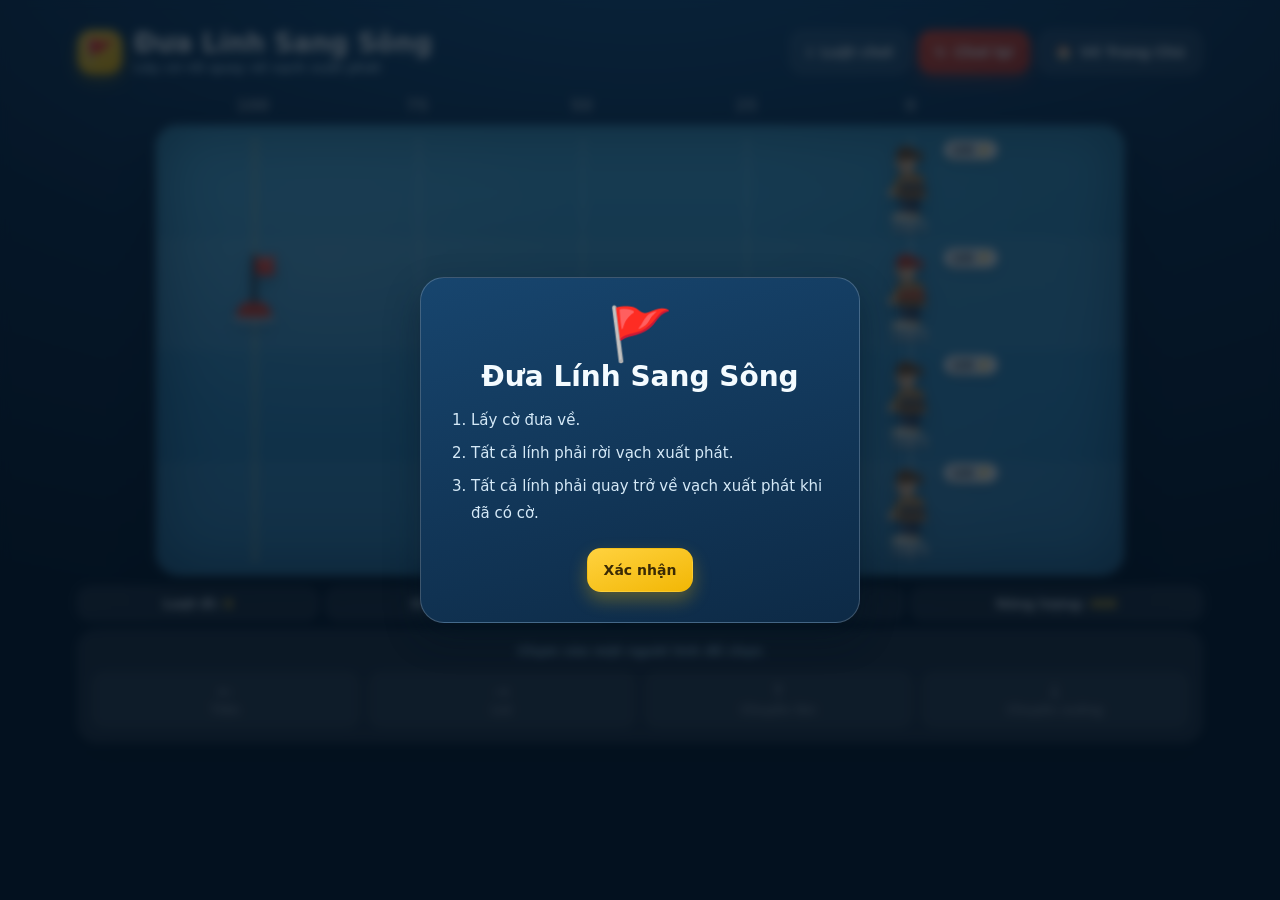
==== commit 43062352: "Add intro rules dialog requiring confirmation before play Mở trang là hiện hộp luật chơi ngắn 3 ý, p" ====
--- a/dua-linh-sang-song/index.html
+++ b/dua-linh-sang-song/index.html
@@ -328,6 +328,7 @@
 .rules-list{text-align:left;margin:14px 0 0;padding-left:20px;color:#d5e9f7;font-size:14px;line-height:1.7}
 .rules-list li{margin-bottom:5px}
 .rules-list b{color:var(--accent)}
+.intro-list{font-size:15px;line-height:1.85}
 .rules-note{text-align:left;margin:12px 0 0;font-size:13px;line-height:1.6;color:#a9c8de;border-left:3px solid rgba(255,210,63,.5);padding-left:11px}
 .rules-note b{color:var(--accent)}
 
@@ -426,6 +427,21 @@
     <div class="modal-actions">
       <button class="btn btn-primary" id="stuckReplay" type="button">↻ Chơi lại</button>
       <a class="btn" href="../index.html">🏠 Về Trang Chủ</a>
+    </div>
+  </div>
+</div>
+
+<div class="modal-back" id="introBack" role="dialog" aria-modal="true" aria-labelledby="introTitle">
+  <div class="modal">
+    <div class="trophy">🚩</div>
+    <h2 id="introTitle">Đưa Lính Sang Sông</h2>
+    <ol class="rules-list intro-list">
+      <li>Lấy cờ đưa về.</li>
+      <li>Tất cả lính phải rời vạch xuất phát.</li>
+      <li>Tất cả lính phải quay trở về vạch xuất phát khi đã có cờ.</li>
+    </ol>
+    <div class="modal-actions">
+      <button class="btn btn-primary" id="introOk" type="button">Xác nhận</button>
     </div>
   </div>
 </div>
@@ -800,15 +816,21 @@
   }
 
   /* ===================== Hành động ===================== */
+  // Chưa bấm Xác nhận thì chưa được chơi (lớp phủ chặn chuột, hàm này
+  // chặn nốt các đường khác: bàn phím, focus vào nút phía sau...).
+  function introOpen() {
+    return !!els.introBack && els.introBack.classList.contains("show");
+  }
+
   function onDuckClick(e) {
-    if (busy) return;
+    if (busy || introOpen()) return;
     var row = Number(e.currentTarget.dataset.row);
     state.selected = (state.selected === row) ? null : row;
     render();
   }
 
   function tryMove(step) {
-    if (busy || state.selected === null) return;
+    if (busy || introOpen() || state.selected === null) return;
     var d = state.ducks[state.selected];
     var v = canMove(d, step);
     if (!v.ok) { toast(v.why, "bad"); return; }
@@ -844,7 +866,7 @@
   }
 
   function tryTransfer(dr) {
-    if (busy || state.selected === null) return;
+    if (busy || introOpen() || state.selected === null) return;
     var d = state.ducks[state.selected];
     var v = canTransfer(d, dr);
     if (!v.ok) { toast(v.why, "bad"); return; }
@@ -915,7 +937,8 @@
      "statMoves", "statLeft", "statHome", "statEnergy",
      "actFwd", "actBack", "actUp", "actDown",
      "btnReset", "btnRules", "winBack", "stuckBack", "rulesBack",
-     "winReplay", "stuckReplay", "rulesClose", "winStats"].forEach(function (id) {
+     "winReplay", "stuckReplay", "rulesClose", "winStats",
+     "introBack", "introOk"].forEach(function (id) {
       els[id] = document.getElementById(id);
     });
 
@@ -927,6 +950,7 @@
     els.btnReset.addEventListener("click", reset);
     els.winReplay.addEventListener("click", reset);
     els.stuckReplay.addEventListener("click", reset);
+    els.introOk.addEventListener("click", function () { closeModal(els.introBack); });
     els.btnRules.addEventListener("click", function () { openModal(els.rulesBack); });
     els.rulesClose.addEventListener("click", function () { closeModal(els.rulesBack); });
     els.rulesBack.addEventListener("click", function (e) {
@@ -935,6 +959,11 @@
 
     // phím tắt trên máy tính
     document.addEventListener("keydown", function (e) {
+      // Chưa bấm Xác nhận thì chưa chơi được; Enter/Space coi như bấm Xác nhận.
+      if (els.introBack.classList.contains("show")) {
+        if (e.key === "Enter" || e.key === " ") { e.preventDefault(); closeModal(els.introBack); }
+        return;
+      }
       if (e.key === "Escape") { closeModal(els.rulesBack); return; }
       if (state.selected === null) {
         if (e.key >= "1" && e.key <= "4") { state.selected = Number(e.key) - 1; render(); }
@@ -951,6 +980,10 @@
     build();
     render();
 
+    // Chỉ hiện lúc mới mở trang. reset() không gọi lại nên bấm
+    // "Chơi lại" hay "Chơi lại" sau khi thắng đều không hiện lại.
+    openModal(els.introBack);
+
     // cho phép kiểm thử tự động
     window.__game = {
       get state() { return state; },
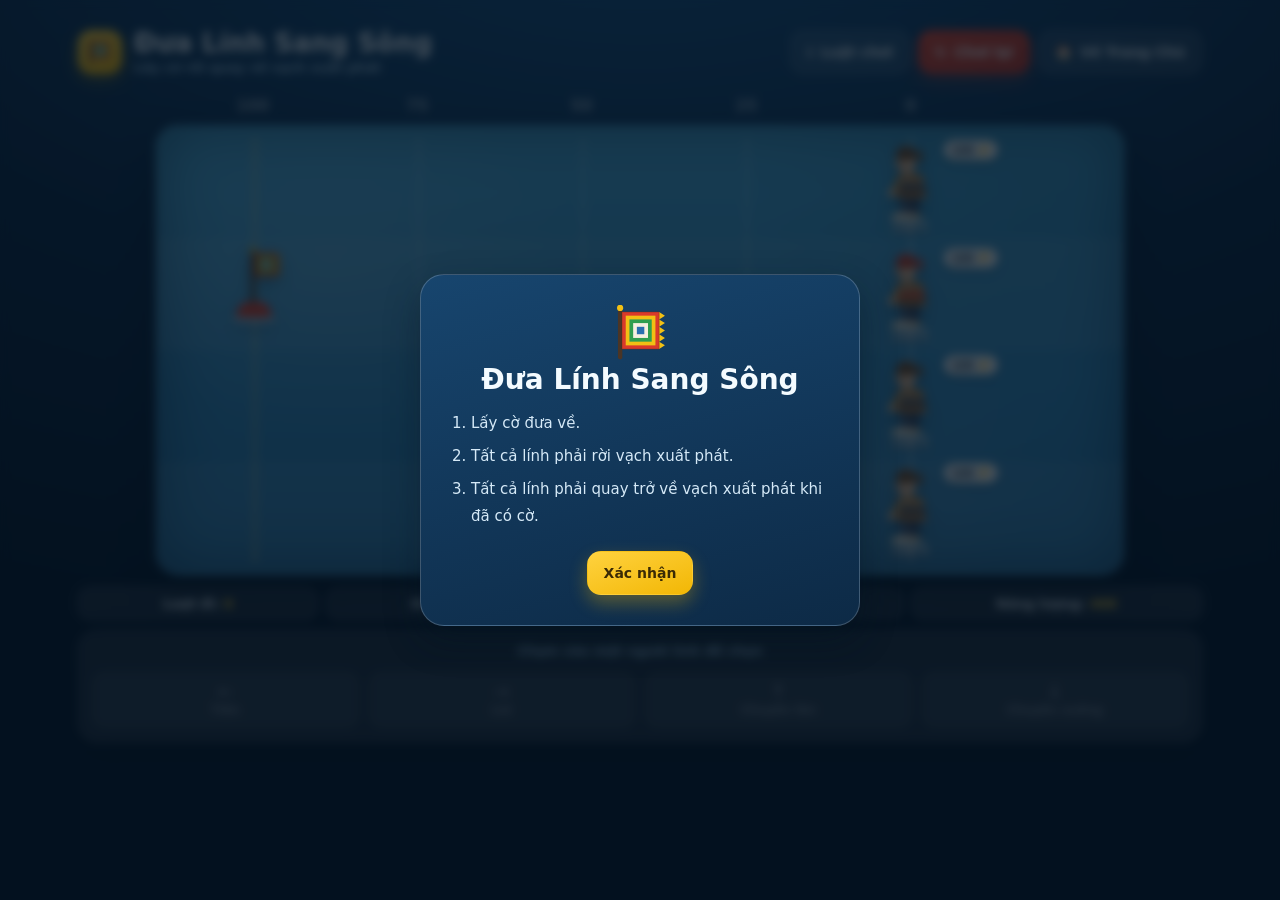
==== commit ffe1b49f: "Festival flag, ceramic-flower icon, home placeholders, puzzle polish Ký Ức Di Sản: the outer icon wa" ====
--- a/dua-linh-sang-song/index.html
+++ b/dua-linh-sang-song/index.html
@@ -5,7 +5,7 @@
 <meta name="viewport" content="width=device-width,initial-scale=1,viewport-fit=cover">
 <title>Đưa Lính Sang Sông — Thăng Long 26</title>
 <meta name="description" content="Trò chơi giải đố năng lượng: đưa một người lính đi lấy lá cờ rồi cả đội cùng quay về vạch xuất phát.">
-<link rel="icon" href="data:image/svg+xml,%3Csvg xmlns='http://www.w3.org/2000/svg' viewBox='0 0 100 100'%3E%3Ctext y='.9em' font-size='90'%3E%F0%9F%9A%A9%3C/text%3E%3C/svg%3E">
+<link rel="icon" href="data:image/svg+xml,%3Csvg viewBox='0 0 100 100' xmlns='http://www.w3.org/2000/svg'%3E%3Crect x='12' y='6' width='7.5' height='88' rx='3.7' fill='%234a3526'/%3E%3Ccircle cx='15.7' cy='5' r='5.4' fill='%23f2c014'/%3E%3Cpath d='M19 12 H83 L93 18.4 L83 24.8 L93 31.2 L83 37.6 L93 44 L83 50.4 L93 56.8 L83 63.2 L93 69.6 L83 76 H19 Z' fill='%23f2c014'/%3E%3Crect x='19' y='12' width='64' height='64' fill='%23d93a2b'/%3E%3Crect x='25.4' y='18.4' width='51.2' height='51.2' fill='%23f2c014'/%3E%3Crect x='31.8' y='24.8' width='38.4' height='38.4' fill='%232f9e4f'/%3E%3Crect x='38.2' y='31.2' width='25.6' height='25.6' fill='%23f5efe0'/%3E%3Crect x='44.6' y='37.6' width='12.8' height='12.8' fill='%232a6fb0'/%3E%3Crect x='19' y='12' width='64' height='64' fill='none' stroke='%235a2b18' stroke-width='1.408' opacity='.45'/%3E%3C/svg%3E">
 <link rel="stylesheet" href="../assets/shell.css">
 <style>
 /* ===================== Ruler (0 · 25 · 50 · 75 · 100) ===================== */
@@ -71,6 +71,10 @@
 }
 .gline.start{border-left-color:rgba(255,255,255,.78)}
 .gline.finish{border-left-color:rgba(255,220,120,.85)}
+
+/* cờ hội ngũ sắc dùng làm biểu tượng: trong brand-mark và hộp chiến thắng */
+.brand-mark svg{width:28px;height:28px;display:block}
+.trophy svg{width:58px;height:58px;display:block;margin:0 auto}
 
 /* ===================== Flag on buoy ===================== */
 .buoy{
@@ -365,7 +369,7 @@
 
   <header class="topbar">
     <div class="brand">
-      <div class="brand-mark">🚩</div>
+      <div class="brand-mark"><svg viewBox="0 0 100 100" xmlns="http://www.w3.org/2000/svg" aria-hidden="true"><rect x="12" y="6" width="7.5" height="88" rx="3.7" fill="#4a3526"/><circle cx="15.7" cy="5" r="5.4" fill="#f2c014"/><path d="M19 12 H83 L93 18.4 L83 24.8 L93 31.2 L83 37.6 L93 44 L83 50.4 L93 56.8 L83 63.2 L93 69.6 L83 76 H19 Z" fill="#f2c014"/><rect x="19" y="12" width="64" height="64" fill="#d93a2b"/><rect x="25.4" y="18.4" width="51.2" height="51.2" fill="#f2c014"/><rect x="31.8" y="24.8" width="38.4" height="38.4" fill="#2f9e4f"/><rect x="38.2" y="31.2" width="25.6" height="25.6" fill="#f5efe0"/><rect x="44.6" y="37.6" width="12.8" height="12.8" fill="#2a6fb0"/><rect x="19" y="12" width="64" height="64" fill="none" stroke="#5a2b18" stroke-width="1.408" opacity=".45"/></svg></div>
       <div class="brand-text">
         <h1>Đưa Lính Sang Sông</h1>
         <p>Lấy cờ rồi quay về vạch xuất phát</p>
@@ -410,7 +414,7 @@
   <div class="modal">
     <div class="trophy">🏆</div>
     <h2 id="winTitle">Chúc mừng!</h2>
-    <p>Cả bốn người lính đều đã rời vạch xuất phát, lá cờ 🚩 đã được mang về, và tất cả đã quay lại vạch xuất phát an toàn.</p>
+    <p>Cả bốn người lính đều đã rời vạch xuất phát, lá cờ hội đã được mang về, và tất cả đã quay lại vạch xuất phát an toàn.</p>
     <p id="winStats" style="color:var(--accent);font-weight:800"></p>
     <div class="modal-actions">
       <button class="btn btn-primary" id="winReplay" type="button">↻ Chơi lại</button>
@@ -433,7 +437,7 @@
 
 <div class="modal-back" id="introBack" role="dialog" aria-modal="true" aria-labelledby="introTitle">
   <div class="modal">
-    <div class="trophy">🚩</div>
+    <div class="trophy"><svg viewBox="0 0 100 100" xmlns="http://www.w3.org/2000/svg" aria-hidden="true"><rect x="12" y="6" width="7.5" height="88" rx="3.7" fill="#4a3526"/><circle cx="15.7" cy="5" r="5.4" fill="#f2c014"/><path d="M19 12 H83 L93 18.4 L83 24.8 L93 31.2 L83 37.6 L93 44 L83 50.4 L93 56.8 L83 63.2 L93 69.6 L83 76 H19 Z" fill="#f2c014"/><rect x="19" y="12" width="64" height="64" fill="#d93a2b"/><rect x="25.4" y="18.4" width="51.2" height="51.2" fill="#f2c014"/><rect x="31.8" y="24.8" width="38.4" height="38.4" fill="#2f9e4f"/><rect x="38.2" y="31.2" width="25.6" height="25.6" fill="#f5efe0"/><rect x="44.6" y="37.6" width="12.8" height="12.8" fill="#2a6fb0"/><rect x="19" y="12" width="64" height="64" fill="none" stroke="#5a2b18" stroke-width="1.408" opacity=".45"/></svg></div>
     <h2 id="introTitle">Đưa Lính Sang Sông</h2>
     <ol class="rules-list intro-list">
       <li>Lấy cờ đưa về.</li>
@@ -545,10 +549,10 @@
         '<ellipse cx="31" cy="84" rx="25" ry="6" fill="#ffffff" opacity=".42"/>' +
         '<path d="M11 82 q0 -18 20 -18 q20 0 20 18 z" fill="#e64b35"/>' +
         '<path d="M11 82 q0 -8 20 -8 q20 0 20 8 z" fill="#c0392b" opacity=".55"/>' +
-        '<rect x="29" y="10" width="4.5" height="58" rx="2.2" fill="#2f2f33"/>' +
+        '<rect x="27.5" y="6" width="4.5" height="62" rx="2.2" fill="#4a3526"/>' +
+        '<circle cx="29.7" cy="5" r="3.2" fill="#f2c014"/>' +
         '<g class="pennant">' +
-          '<path d="M33 12 q15 4 24 -2 q-7 13 0 22 q-11 5 -24 1 z" fill="#ef4b3a"/>' +
-          '<path d="M33 12 q15 4 24 -2 q-4 7 -3 10 q-11 3 -21 0 z" fill="#ff6d5c" opacity=".7"/>' +
+          '<path d="M32 9 H58 L61.6 11.6 L58 14.2 L61.6 16.8 L58 19.4 L61.6 22 L58 24.6 L61.6 27.2 L58 29.8 L61.6 32.4 L58 35 H32 Z" fill="#f2c014"/><rect x="32" y="9" width="26" height="26" fill="#d93a2b"/><rect x="34.6" y="11.6" width="20.8" height="20.8" fill="#f2c014"/><rect x="37.2" y="14.2" width="15.6" height="15.6" fill="#2f9e4f"/><rect x="39.8" y="16.8" width="10.4" height="10.4" fill="#f5efe0"/><rect x="42.4" y="19.4" width="5.2" height="5.2" fill="#2a6fb0"/><rect x="32" y="9" width="26" height="26" fill="none" stroke="#5a2b18" stroke-width="0.572" opacity=".45"/>' +
         '</g>' +
       '</svg>';
   }
@@ -556,9 +560,10 @@
   function heldFlagSVG() {
     return '' +
       '<svg viewBox="0 0 44 62" xmlns="http://www.w3.org/2000/svg">' +
-        '<rect x="19" y="4" width="4" height="56" rx="2" fill="#2f2f33"/>' +
+        '<rect x="16" y="4" width="4" height="56" rx="2" fill="#4a3526"/>' +
+        '<circle cx="18" cy="3.2" r="2.8" fill="#f2c014"/>' +
         '<g class="pennant">' +
-          '<path d="M23 6 q14 4 21 -2 q-6 12 0 20 q-10 4 -21 1 z" fill="#ef4b3a"/>' +
+          '<path d="M20 6 H40 L42.8 8.5 L40 11 L42.8 13.5 L40 16 L42.8 18.5 L40 21 L42.8 23.5 L40 26 H20 Z" fill="#f2c014"/><rect x="20" y="6" width="20" height="20" fill="#d93a2b"/><rect x="22" y="8" width="16" height="16" fill="#f2c014"/><rect x="24" y="10" width="12" height="12" fill="#2f9e4f"/><rect x="26" y="12" width="8" height="8" fill="#f5efe0"/><rect x="28" y="14" width="4" height="4" fill="#2a6fb0"/><rect x="20" y="6" width="20" height="20" fill="none" stroke="#5a2b18" stroke-width="0.44" opacity=".45"/>' +
         '</g>' +
       '</svg>';
   }
@@ -736,7 +741,7 @@
     }
     var d = state.ducks[s];
     els.who.innerHTML = "Đang chọn: <b>" + NAMES[s] + "</b> · vạch " + d.col + " · " + d.energy + " ⚡" +
-                        (d.hasFlag ? " · 🚩" : "");
+                        (d.hasFlag ? " · đang giữ cờ" : "");
     setAct(els.actFwd,  canMove(d, +1).ok);
     setAct(els.actBack, canMove(d, -1).ok);
     setAct(els.actUp,   canTransfer(d, -1).ok);
@@ -856,7 +861,7 @@
         state.flagTaken = true;
         d.hasFlag = true;
         sparkle(FLAG_COL, FLAG_ROW);
-        toast("Đã giành được lá cờ! 🚩 Giờ quay về vạch xuất phát nhé.", "good");
+        toast("Đã giành được lá cờ hội! Giờ quay về vạch xuất phát nhé.", "good");
         render();
       }
 
@@ -928,7 +933,7 @@
     closeModal(els.stuckBack);
     build();
     render();
-    toast("Ván mới bắt đầu! 🚩", "good");
+    toast("Ván mới bắt đầu!", "good");
   }
 
   /* ===================== Khởi động ===================== */
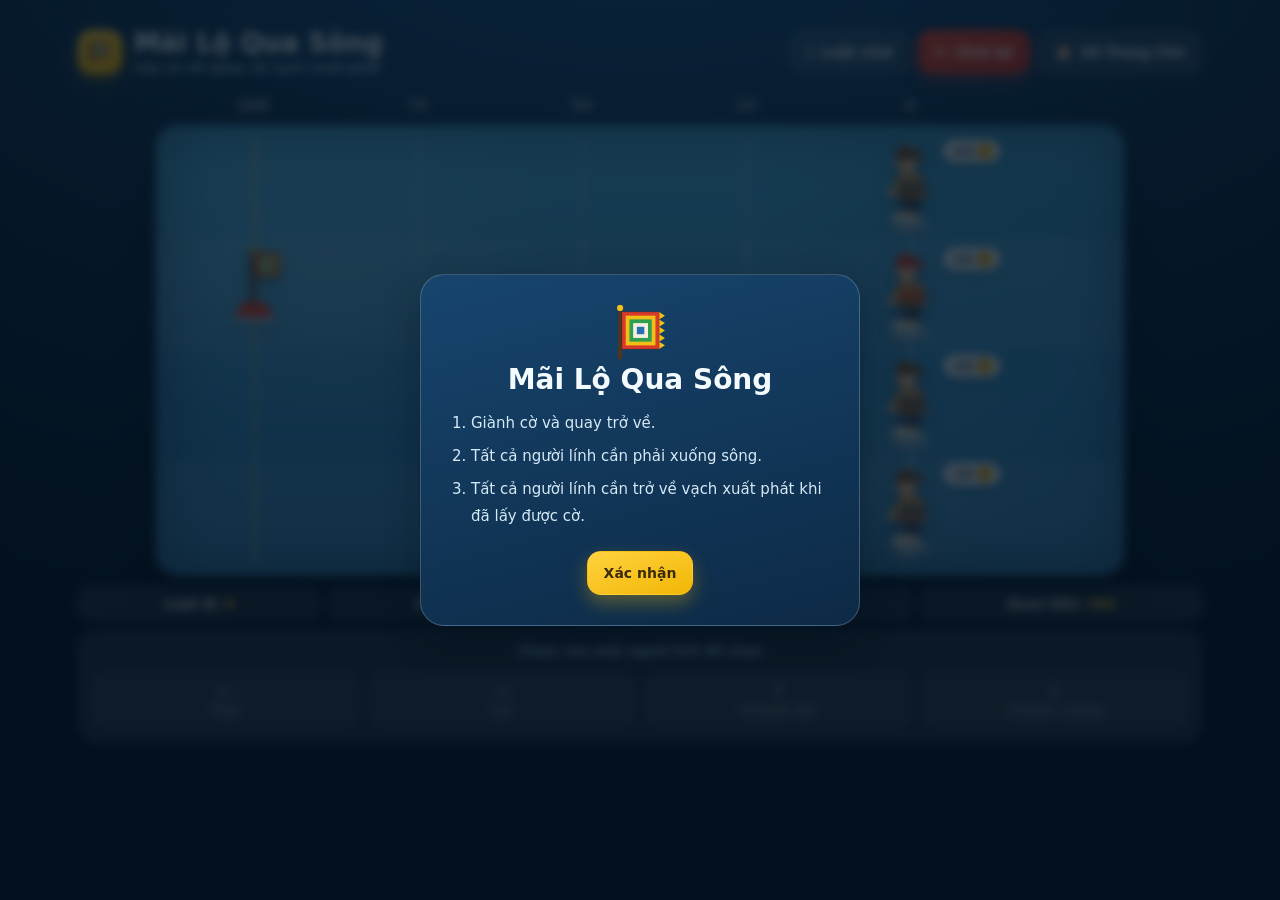
==== commit 3c67f068: "Mãi Lộ Qua Sông: rename the game, quan tiền instead of năng lượng Rename "Đưa Lính Sang Sông" to "Mã" ====
--- a/dua-linh-sang-song/index.html
+++ b/dua-linh-sang-song/index.html
@@ -3,8 +3,8 @@
 <head>
 <meta charset="utf-8">
 <meta name="viewport" content="width=device-width,initial-scale=1,viewport-fit=cover">
-<title>Đưa Lính Sang Sông — Thăng Long 26</title>
-<meta name="description" content="Trò chơi giải đố năng lượng: đưa một người lính đi lấy lá cờ rồi cả đội cùng quay về vạch xuất phát.">
+<title>Mãi Lộ Qua Sông — Thăng Long 26</title>
+<meta name="description" content="Trò chơi giải đố: chia quan tiền để đưa lính qua sông giành lá cờ rồi cả đội cùng quay về vạch xuất phát.">
 <link rel="icon" href="data:image/svg+xml,%3Csvg viewBox='0 0 100 100' xmlns='http://www.w3.org/2000/svg'%3E%3Crect x='12' y='6' width='7.5' height='88' rx='3.7' fill='%234a3526'/%3E%3Ccircle cx='15.7' cy='5' r='5.4' fill='%23f2c014'/%3E%3Cpath d='M19 12 H83 L93 18.4 L83 24.8 L93 31.2 L83 37.6 L93 44 L83 50.4 L93 56.8 L83 63.2 L93 69.6 L83 76 H19 Z' fill='%23f2c014'/%3E%3Crect x='19' y='12' width='64' height='64' fill='%23d93a2b'/%3E%3Crect x='25.4' y='18.4' width='51.2' height='51.2' fill='%23f2c014'/%3E%3Crect x='31.8' y='24.8' width='38.4' height='38.4' fill='%232f9e4f'/%3E%3Crect x='38.2' y='31.2' width='25.6' height='25.6' fill='%23f5efe0'/%3E%3Crect x='44.6' y='37.6' width='12.8' height='12.8' fill='%232a6fb0'/%3E%3Crect x='19' y='12' width='64' height='64' fill='none' stroke='%235a2b18' stroke-width='1.408' opacity='.45'/%3E%3C/svg%3E">
 <link rel="stylesheet" href="../assets/shell.css">
 <style>
@@ -157,7 +157,7 @@
 
 .duck.empty .duck-body svg{filter:drop-shadow(0 7px 9px rgba(0,30,50,.32)) saturate(.4) brightness(.82)}
 
-/* energy badge */
+/* thẻ quan tiền của mỗi người lính */
 .badge{
   position:absolute;
   left:calc(100% + 5px);
@@ -177,7 +177,9 @@
   box-shadow:0 3px 8px rgba(0,30,50,.28);
   transition:background .2s ease, color .2s ease;
 }
-.badge .bolt{font-style:normal;font-size:.8em}
+.badge .coin{width:1.15em;height:1.15em;flex:none;display:block}
+/* đồng tiền dùng chung cho dòng "đang chọn", thẻ bay khi chuyền tiền */
+.coin{width:1em;height:1em;vertical-align:-.14em}
 .badge.low{background:#ffd9d3;color:#9e2b1a}
 .badge.zero{background:#5d6b76;color:#e6eef4}
 .badge.bump{animation:bump .4s cubic-bezier(.3,1.4,.5,1)}
@@ -371,7 +373,7 @@
     <div class="brand">
       <div class="brand-mark"><svg viewBox="0 0 100 100" xmlns="http://www.w3.org/2000/svg" aria-hidden="true"><rect x="12" y="6" width="7.5" height="88" rx="3.7" fill="#4a3526"/><circle cx="15.7" cy="5" r="5.4" fill="#f2c014"/><path d="M19 12 H83 L93 18.4 L83 24.8 L93 31.2 L83 37.6 L93 44 L83 50.4 L93 56.8 L83 63.2 L93 69.6 L83 76 H19 Z" fill="#f2c014"/><rect x="19" y="12" width="64" height="64" fill="#d93a2b"/><rect x="25.4" y="18.4" width="51.2" height="51.2" fill="#f2c014"/><rect x="31.8" y="24.8" width="38.4" height="38.4" fill="#2f9e4f"/><rect x="38.2" y="31.2" width="25.6" height="25.6" fill="#f5efe0"/><rect x="44.6" y="37.6" width="12.8" height="12.8" fill="#2a6fb0"/><rect x="19" y="12" width="64" height="64" fill="none" stroke="#5a2b18" stroke-width="1.408" opacity=".45"/></svg></div>
       <div class="brand-text">
-        <h1>Đưa Lính Sang Sông</h1>
+        <h1>Mãi Lộ Qua Sông</h1>
         <p>Lấy cờ rồi quay về vạch xuất phát</p>
       </div>
     </div>
@@ -393,7 +395,7 @@
     <div class="stat moves"><span class="k-long">Lượt đi</span><span class="k-short">Lượt</span>: <b id="statMoves">0</b></div>
     <div class="stat"><span class="k-long">Đã rời vạch</span><span class="k-short">Rời vạch</span>: <b id="statLeft">0/4</b></div>
     <div class="stat"><span class="k-long">Đã về vạch</span><span class="k-short">Về vạch</span>: <b id="statHome">0/4</b></div>
-    <div class="stat energy"><span class="k-long">Năng lượng</span><span class="k-short">NL</span>: <b id="statEnergy">400</b></div>
+    <div class="stat coins"><span class="k-long">Quan tiền</span><span class="k-short">Tiền</span>: <b id="statCoins">400</b></div>
   </div>
 
   <div class="panel actionbar">
@@ -401,8 +403,8 @@
     <div class="act-grid">
       <button class="btn act" id="actFwd" type="button" aria-label="Tiến một vạch"><span class="ico">←</span><span>Tiến</span></button>
       <button class="btn act" id="actBack" type="button" aria-label="Lùi một vạch"><span class="ico">→</span><span>Lùi</span></button>
-      <button class="btn act" id="actUp" type="button" aria-label="Chuyền 25 năng lượng cho người lính phía trên"><span class="ico">↑</span><span>Chuyền lên</span></button>
-      <button class="btn act" id="actDown" type="button" aria-label="Chuyền 25 năng lượng cho người lính phía dưới"><span class="ico">↓</span><span>Chuyền xuống</span></button>
+      <button class="btn act" id="actUp" type="button" aria-label="Chuyền 25 quan tiền cho người lính phía trên"><span class="ico">↑</span><span>Chuyền lên</span></button>
+      <button class="btn act" id="actDown" type="button" aria-label="Chuyền 25 quan tiền cho người lính phía dưới"><span class="ico">↓</span><span>Chuyền xuống</span></button>
     </div>
   </div>
 
@@ -414,7 +416,7 @@
   <div class="modal">
     <div class="trophy">🏆</div>
     <h2 id="winTitle">Chúc mừng!</h2>
-    <p>Cả bốn người lính đều đã rời vạch xuất phát, lá cờ hội đã được mang về, và tất cả đã quay lại vạch xuất phát an toàn.</p>
+    <p>Cả bốn người lính đều đã xuống sông, lá cờ hội đã được mang về, và tất cả đã quay lại vạch xuất phát an toàn.</p>
     <p id="winStats" style="color:var(--accent);font-weight:800"></p>
     <div class="modal-actions">
       <button class="btn btn-primary" id="winReplay" type="button">↻ Chơi lại</button>
@@ -426,8 +428,8 @@
 <div class="modal-back" id="stuckBack" role="dialog" aria-modal="true" aria-labelledby="stuckTitle">
   <div class="modal">
     <div class="trophy">😵</div>
-    <h2 id="stuckTitle">Hết năng lượng rồi!</h2>
-    <p>Không người lính nào còn đủ 25 năng lượng để đi tiếp hay chuyền. Thử lại với cách chia năng lượng khác nhé!</p>
+    <h2 id="stuckTitle">Hết quan tiền rồi!</h2>
+    <p>Không người lính nào còn đủ 25 quan tiền để đi tiếp hay chuyền. Thử lại với cách chia tiền khác nhé!</p>
     <div class="modal-actions">
       <button class="btn btn-primary" id="stuckReplay" type="button">↻ Chơi lại</button>
       <a class="btn" href="../index.html">🏠 Về Trang Chủ</a>
@@ -438,11 +440,11 @@
 <div class="modal-back" id="introBack" role="dialog" aria-modal="true" aria-labelledby="introTitle">
   <div class="modal">
     <div class="trophy"><svg viewBox="0 0 100 100" xmlns="http://www.w3.org/2000/svg" aria-hidden="true"><rect x="12" y="6" width="7.5" height="88" rx="3.7" fill="#4a3526"/><circle cx="15.7" cy="5" r="5.4" fill="#f2c014"/><path d="M19 12 H83 L93 18.4 L83 24.8 L93 31.2 L83 37.6 L93 44 L83 50.4 L93 56.8 L83 63.2 L93 69.6 L83 76 H19 Z" fill="#f2c014"/><rect x="19" y="12" width="64" height="64" fill="#d93a2b"/><rect x="25.4" y="18.4" width="51.2" height="51.2" fill="#f2c014"/><rect x="31.8" y="24.8" width="38.4" height="38.4" fill="#2f9e4f"/><rect x="38.2" y="31.2" width="25.6" height="25.6" fill="#f5efe0"/><rect x="44.6" y="37.6" width="12.8" height="12.8" fill="#2a6fb0"/><rect x="19" y="12" width="64" height="64" fill="none" stroke="#5a2b18" stroke-width="1.408" opacity=".45"/></svg></div>
-    <h2 id="introTitle">Đưa Lính Sang Sông</h2>
+    <h2 id="introTitle">Mãi Lộ Qua Sông</h2>
     <ol class="rules-list intro-list">
-      <li>Lấy cờ đưa về.</li>
-      <li>Tất cả lính phải rời vạch xuất phát.</li>
-      <li>Tất cả lính phải quay trở về vạch xuất phát khi đã có cờ.</li>
+      <li>Giành cờ và quay trở về.</li>
+      <li>Tất cả người lính cần phải xuống sông.</li>
+      <li>Tất cả người lính cần trở về vạch xuất phát khi đã lấy được cờ.</li>
     </ol>
     <div class="modal-actions">
       <button class="btn btn-primary" id="introOk" type="button">Xác nhận</button>
@@ -455,11 +457,11 @@
     <h2 id="rulesTitle">Luật chơi</h2>
     <ol class="rules-list">
       <li><b>Giành cờ và quay trở về.</b></li>
-      <li>Tất cả người lính cần <b>rời khỏi vạch xuất phát ít nhất 1 lần</b>.</li>
+      <li>Tất cả người lính cần <b>phải xuống sông</b>.</li>
       <li>Tất cả người lính cần <b>trở về vạch xuất phát</b> khi đã lấy được cờ.</li>
-      <li>Mỗi lần di chuyển mất <b>25 năng lượng</b>.</li>
-      <li>Có thể <b>chuyển năng lượng</b> cho nhau, mỗi lần <b>25 năng lượng</b>.</li>
-      <li>Người lính đã <b>đầy năng lượng</b> sẽ không thể nhận thêm.</li>
+      <li>Mỗi lần di chuyển mất <b>25 quan tiền</b>.</li>
+      <li>Có thể <b>chuyển tiền</b> cho nhau, mỗi lần <b>25 quan tiền</b>.</li>
+      <li>Một người chỉ có thể cầm <b>tối đa 100 quan tiền</b>.</li>
     </ol>
     <p class="rules-note">
       Lưu ý: chỉ chuyền được cho người lính ngay <b>trên</b> hoặc ngay <b>dưới</b> mình,
@@ -477,10 +479,19 @@
   "use strict";
 
   /* ===================== Hằng số ===================== */
+  // Đồng tiền cổ: vành vàng, lỗ vuông ở giữa. Dùng lại ở thẻ quan tiền của
+  // mỗi người lính, dòng "đang chọn" và thẻ bay khi chuyền tiền.
+  var COIN =
+    '<svg class="coin" viewBox="0 0 24 24" xmlns="http://www.w3.org/2000/svg" aria-hidden="true">' +
+      '<circle cx="12" cy="12" r="10.4" fill="#f2c014" stroke="#a9781c" stroke-width="1.7"/>' +
+      '<circle cx="12" cy="12" r="7.4" fill="none" stroke="#cf9a1d" stroke-width="1.1"/>' +
+      '<rect x="8.9" y="8.9" width="6.2" height="6.2" rx="1.1" fill="#8a5f12"/>' +
+    '</svg>';
+
   var ROWS = 4;          // 4 hàng lính
   var COLS = 5;          // vạch 0 (xuất phát) .. vạch 4 (có cờ)
   var COST = 25;         // mỗi bước đi tốn 25
-  var MAX  = 100;        // trần năng lượng
+  var MAX  = 100;        // trần quan tiền mỗi người cầm được
   var FLAG_ROW = 1;      // hàng thứ 2 tính từ trên xuống
   var FLAG_COL = COLS - 1;
   var MOVE_MS = 470;     // khớp với transition của .duck
@@ -575,7 +586,7 @@
     var ducks = [];
     for (var r = 0; r < ROWS; r++) {
       // face: 1 = quay đầu sang trái (hướng tiến tới cờ), -1 = quay đầu sang phải (hướng lùi)
-      ducks.push({ row: r, col: 0, energy: MAX, hasFlag: false, hasLeft: false, face: 1 });
+      ducks.push({ row: r, col: 0, coins: MAX, hasFlag: false, hasLeft: false, face: 1 });
     }
     return { ducks: ducks, flagTaken: false, selected: null, moves: 0, won: false };
   }
@@ -587,7 +598,7 @@
     var t = d.col + step;
     if (t > COLS - 1) return { ok: false, why: NAMES[d.row] + " đã ở vạch cuối rồi!" };
     if (t < 0)        return { ok: false, why: NAMES[d.row] + " đang ở vạch xuất phát rồi!" };
-    if (d.energy < COST) return { ok: false, why: NAMES[d.row] + " không đủ 25 năng lượng để đi." };
+    if (d.coins < COST) return { ok: false, why: NAMES[d.row] + " không đủ 25 quan tiền để đi." };
     return { ok: true };
   }
 
@@ -596,9 +607,9 @@
     var r = d.row + dr;
     if (r < 0 || r > ROWS - 1) return { ok: false, why: "Không có người lính nào ở hướng này." };
     var o = state.ducks[r];
-    if (o.col !== d.col) return { ok: false, why: "Phải đứng cùng một vạch mới chuyền được năng lượng." };
-    if (d.energy < COST) return { ok: false, why: NAMES[d.row] + " không đủ 25 năng lượng để chuyền." };
-    if (o.energy >= MAX) return { ok: false, why: NAMES[o.row] + " đã đầy 100 năng lượng, không nhận thêm được." };
+    if (o.col !== d.col) return { ok: false, why: "Phải đứng cùng một vạch mới chuyền được quan tiền." };
+    if (d.coins < COST) return { ok: false, why: NAMES[d.row] + " không đủ 25 quan tiền để chuyền." };
+    if (o.coins >= MAX) return { ok: false, why: NAMES[o.row] + " đang cầm đủ 100 quan tiền, không nhận thêm được." };
     return { ok: true };
   }
 
@@ -615,14 +626,14 @@
     return n;
   }
 
-  function totalEnergy() {
+  function totalCoins() {
     var t = 0;
-    for (var i = 0; i < ROWS; i++) t += state.ducks[i].energy;
+    for (var i = 0; i < ROWS; i++) t += state.ducks[i].coins;
     return t;
   }
 
   function isStuck() {
-    for (var i = 0; i < ROWS; i++) if (state.ducks[i].energy >= COST) return false;
+    for (var i = 0; i < ROWS; i++) if (state.ducks[i].coins >= COST) return false;
     return true;
   }
 
@@ -682,7 +693,7 @@
             '<span class="held">' + heldFlagSVG() + '</span>' +
           '</span>' +
         '</span>' +
-        '<span class="badge"><span class="val">100</span><i class="bolt">⚡</i></span>' +
+        '<span class="badge"><span class="val">100</span>' + COIN + '</span>' +
         '<span class="left-tick">✓</span>' +
         '<span class="tag">' + NAMES[i] + '</span>';
       b.addEventListener("click", onDuckClick);
@@ -702,23 +713,23 @@
       el.classList.toggle("carry", d.hasFlag);
       el.classList.toggle("hasleft", d.hasLeft);
       el.classList.toggle("done", done);
-      el.classList.toggle("empty", d.energy === 0);
+      el.classList.toggle("empty", d.coins === 0);
       el.querySelector(".left-tick").textContent = done ? "✓" : "↗";
       el.setAttribute("aria-label",
-        NAMES[i] + ", vạch " + d.col + ", " + d.energy + " năng lượng" +
+        NAMES[i] + ", vạch " + d.col + ", " + d.coins + " quan tiền" +
         (d.hasFlag ? ", đang giữ cờ" : "") +
         (done ? ", đã về vạch xuất phát" : d.hasLeft ? ", đã rời vạch xuất phát" : ""));
 
       var badge = el.querySelector(".badge");
       var val = el.querySelector(".val");
-      if (val.textContent !== String(d.energy)) {
-        val.textContent = d.energy;
+      if (val.textContent !== String(d.coins)) {
+        val.textContent = d.coins;
         badge.classList.remove("bump");
         void badge.offsetWidth;
         badge.classList.add("bump");
       }
-      badge.classList.toggle("low", d.energy > 0 && d.energy <= COST);
-      badge.classList.toggle("zero", d.energy === 0);
+      badge.classList.toggle("low", d.coins > 0 && d.coins <= COST);
+      badge.classList.toggle("zero", d.coins === 0);
     }
 
     els.buoy.classList.toggle("gone", state.flagTaken);
@@ -726,7 +737,7 @@
     els.statMoves.textContent = state.moves;
     els.statLeft.textContent = leftCount() + "/" + ROWS;
     els.statHome.textContent = homeCount() + "/" + ROWS;
-    els.statEnergy.textContent = totalEnergy();
+    els.statCoins.textContent = totalCoins();
 
     renderActions();
   }
@@ -740,7 +751,7 @@
       return;
     }
     var d = state.ducks[s];
-    els.who.innerHTML = "Đang chọn: <b>" + NAMES[s] + "</b> · vạch " + d.col + " · " + d.energy + " ⚡" +
+    els.who.innerHTML = "Đang chọn: <b>" + NAMES[s] + "</b> · vạch " + d.col + " · " + d.coins + " " + COIN +
                         (d.hasFlag ? " · đang giữ cờ" : "");
     setAct(els.actFwd,  canMove(d, +1).ok);
     setAct(els.actBack, canMove(d, -1).ok);
@@ -776,7 +787,7 @@
   function flyChip(col, fromRow, toRow) {
     var c = document.createElement("div");
     c.className = "chip";
-    c.textContent = "25 ⚡";
+    c.innerHTML = "25 " + COIN;
     c.style.left = colX(col) + "%";
     c.style.top = rowY(fromRow) + "%";
     els.fx.appendChild(c);
@@ -841,7 +852,7 @@
     if (!v.ok) { toast(v.why, "bad"); return; }
 
     busy = true;
-    d.energy -= COST;
+    d.coins -= COST;
     d.col += step;
     // Quay đầu theo hướng đi: tiến thì nhìn sang trái, lùi thì nhìn sang phải.
     d.face = step > 0 ? 1 : -1;
@@ -878,8 +889,8 @@
 
     var o = state.ducks[d.row + dr];
     busy = true;
-    d.energy -= COST;
-    o.energy += COST;
+    d.coins -= COST;
+    o.coins += COST;
     flyChip(d.col, d.row, o.row);
     render();
 
@@ -903,14 +914,14 @@
       state.selected = null;
       render();
       confetti();
-      els.winStats.textContent = "Hoàn thành trong " + state.moves + " lượt đi · còn " + totalEnergy() + " ⚡";
+      els.winStats.textContent = "Hoàn thành trong " + state.moves + " lượt đi · còn " + totalCoins() + " quan tiền";
       openModal(els.winBack);
       return;
     }
     // Nhắc việc còn thiếu, chỉ khi chính chú giữ cờ vừa về tới vạch xuất phát.
     if (!state.won && c && c.col === 0 && d === c) {
       if (leftCount() < ROWS) {
-        toast("Đã mang cờ về, nhưng vẫn còn lính chưa rời vạch xuất phát!", "bad");
+        toast("Đã mang cờ về, nhưng vẫn còn lính chưa xuống sông!", "bad");
       } else if (homeCount() < ROWS) {
         toast("Đã có cờ! Giờ đưa nốt những người lính còn lại về vạch xuất phát.", "bad");
       }
@@ -939,7 +950,7 @@
   /* ===================== Khởi động ===================== */
   function init() {
     ["board", "ruler", "fx", "toasts", "who",
-     "statMoves", "statLeft", "statHome", "statEnergy",
+     "statMoves", "statLeft", "statHome", "statCoins",
      "actFwd", "actBack", "actUp", "actDown",
      "btnReset", "btnRules", "winBack", "stuckBack", "rulesBack",
      "winReplay", "stuckReplay", "rulesClose", "winStats",
